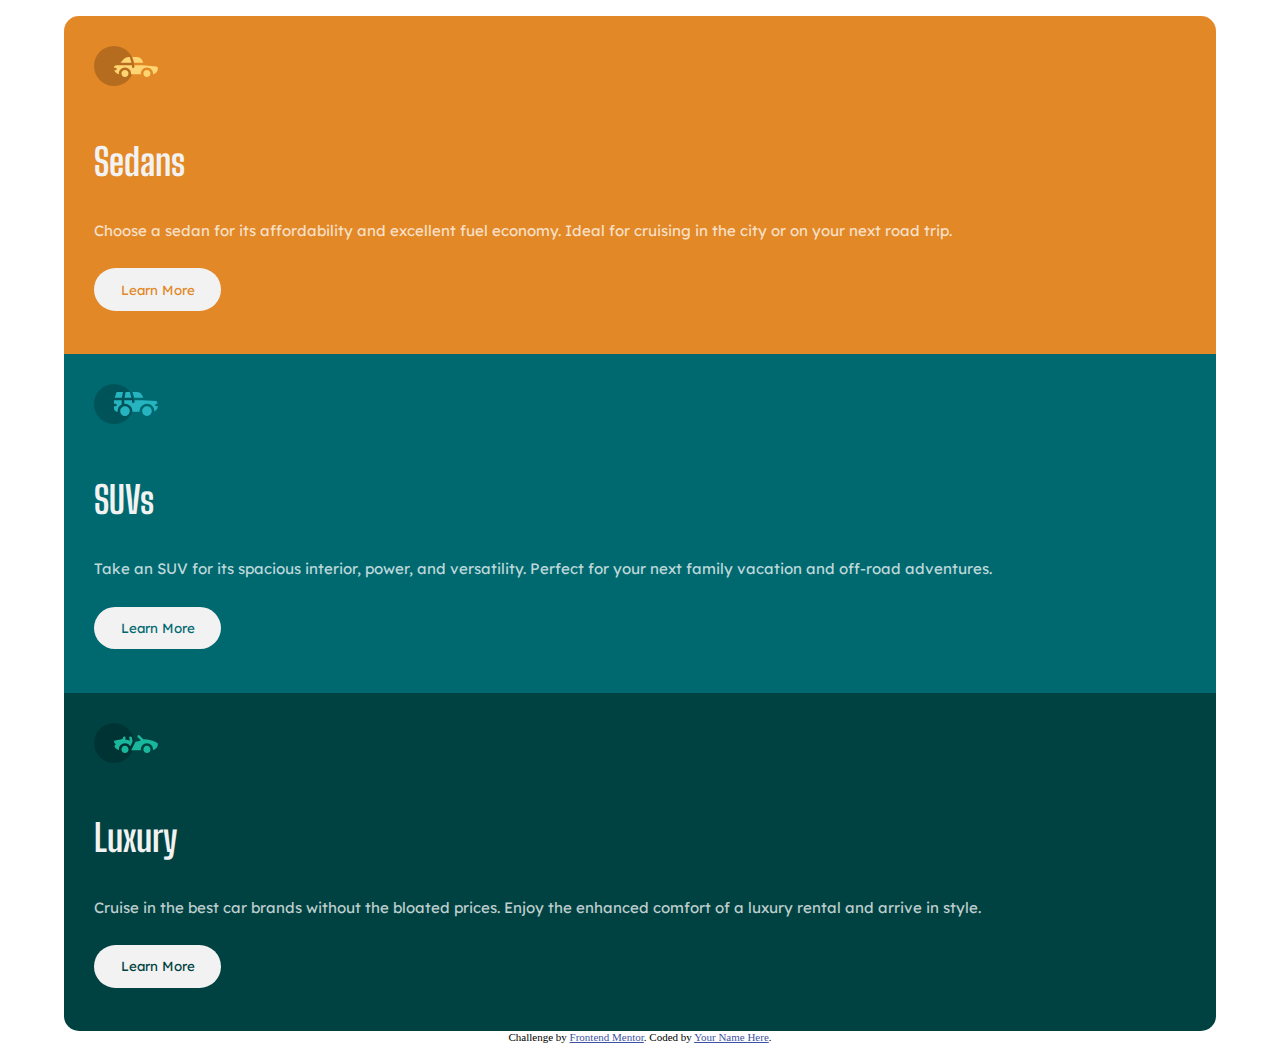
==== 3-column-preview-card-component-main/index.html @ 6c55d621 "Mobile First" ====
<!DOCTYPE html>
<html lang="en">
<head>
  <meta charset="UTF-8">
  <meta name="viewport" content="width=device-width, initial-scale=1.0"> <!-- displays site properly based on user's device -->

  <link rel="icon" type="image/png" sizes="32x32" href="./images/favicon-32x32.png">
  <link rel="stylesheet" href="style.css">
  
  <title>Frontend Mentor | 3-column preview card component</title>

  <!-- Feel free to remove these styles or customise in your own stylesheet 👍 -->
  <style>

  </style>
</head>
<body>
  
    <section class="card orange">
      <img src="./images/icon-sedans.svg" alt="Sedan Image">
      <h2 class="card__title">Sedans</h2>
      <p class="card__content">Choose a sedan for its affordability and excellent fuel economy. Ideal for cruising in the city or on your next road trip.</p>
      <button class="button-learn orange">Learn More</button>
    </section>
    
    <section class="card green">
      <img src="./images/icon-suvs.svg" alt="SUV Image">
      <h2 class="card__title">SUVs</h2>
      <p class="card__content">Take an SUV for its spacious interior, power, and versatility. Perfect for your next family vacation and off-road adventures.</p>
      <button class="button-learn green">Learn More</button>
    </section>
    
    <section class="card blue">
      <img src="./images/icon-luxury.svg" alt="Luxury Image">
      <h2 class="card__title">Luxury</h2>
      <p class="card__content">Cruise in the best car brands without the bloated prices. Enjoy the enhanced comfort of a luxury rental and arrive in style.</p>
      <button class="button-learn blue">Learn More</button>
    </section>

  
  
  <footer class="attribution">
    Challenge by <a href="https://www.frontendmentor.io?ref=challenge" target="_blank">Frontend Mentor</a>. 
    Coded by <a href="#">Your Name Here</a>.
  </footer>
</body>
</html>
---- 3-column-preview-card-component-main/style.css ----
@import url('https://fonts.googleapis.com/css2?family=Lexend+Deca&display=swap');
@import url('https://fonts.googleapis.com/css2?family=Big+Shoulders+Display:wght@700&display=swap');

*{
    margin: 0;
    padding: 0;
    box-sizing: border-box;
}

body{
    width: 100vw;
    height: 100%;

    display: flex;
    flex-direction: column;
    justify-content: center;
    align-items: center;

    padding: 1rem 0; 

    font-size: 15px;
}

.card{
    padding: 2em;
    width: 90%;

    display: flex;
    flex-direction: column;
    align-items: flex-start;
    justify-content: left;
}

.card img{
    margin-bottom: 1em;
}

.orange{
    background-color: hsl(31, 77%, 52%);
    color: hsl(31, 77%, 52%);
    border-radius: 1em 1em 0px 0px;
}

.green{
    background-color: hsl(184, 100%, 22%);
    color: hsl(184, 100%, 22%);
}

.blue{
    background-color: hsl(179, 100%, 13%);
    color: hsl(179, 100%, 13%);
    border-radius: 0px 0px 1em 1em;
}

.card__title{
    font-family: 'Big Shoulders Display', cursive;
    font-weight: 700;
    color: hsl(0, 0%, 95%);
    margin: 1em 0;
    font-size: 2.5em;
}

.card__content{
    color: hsla(0, 0%, 100%, 0.75);
    font-weight: 400;
    font-family: 'Lexend Deca';
    margin-bottom: 1em;
}

.button-learn{
    border: 0;
    background-color: hsl(0, 0%, 95%);
    padding: 1em 2em;
    border-radius: 2em;
    font-family: 'Lexend Deca';
    font-weight: 400;
    margin: 1em 0;
}

.attribution {
    font-size: 11px;
    text-align: center;
}

.attribution a {
    color: hsl(228, 45%, 44%);
}
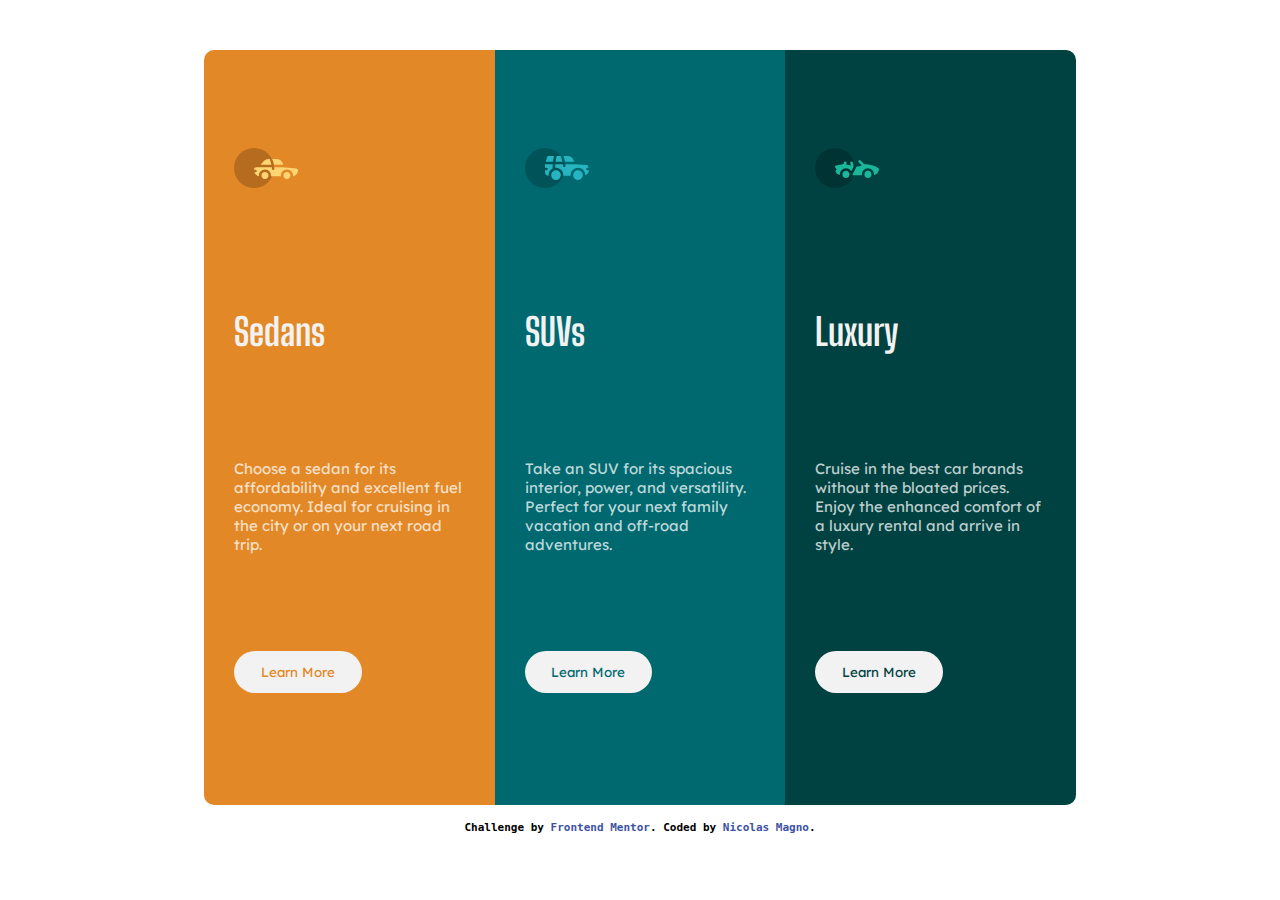
==== commit 1ded4441: "Final Project" ====
--- a/3-column-preview-card-component-main/index.html
+++ b/3-column-preview-card-component-main/index.html
@@ -6,6 +6,7 @@
 
   <link rel="icon" type="image/png" sizes="32x32" href="./images/favicon-32x32.png">
   <link rel="stylesheet" href="style.css">
+  <link rel="stylesheet" href="mediaqueries.css">
   
   <title>Frontend Mentor | 3-column preview card component</title>
 
@@ -15,7 +16,7 @@
   </style>
 </head>
 <body>
-  
+    <main>
     <section class="card orange">
       <img src="./images/icon-sedans.svg" alt="Sedan Image">
       <h2 class="card__title">Sedans</h2>
@@ -36,12 +37,12 @@
       <p class="card__content">Cruise in the best car brands without the bloated prices. Enjoy the enhanced comfort of a luxury rental and arrive in style.</p>
       <button class="button-learn blue">Learn More</button>
     </section>
-
+    </main>
   
   
   <footer class="attribution">
     Challenge by <a href="https://www.frontendmentor.io?ref=challenge" target="_blank">Frontend Mentor</a>. 
-    Coded by <a href="#">Your Name Here</a>.
+    Coded by <a href="">Nicolas Magno</a>.
   </footer>
 </body>
 </html>--- a/3-column-preview-card-component-main/style.css
+++ b/3-column-preview-card-component-main/style.css
@@ -10,15 +10,20 @@
 body{
     width: 100vw;
     height: 100%;
+    padding: 1rem; 
 
+    font-size: 15px;
+}
+
+main{
     display: flex;
     flex-direction: column;
     justify-content: center;
     align-items: center;
+}
 
-    padding: 1rem 0; 
-
-    font-size: 15px;
+footer{
+    padding: 1rem;
 }
 
 .card{
--- a/3-column-preview-card-component-main/mediaqueries.css
+++ b/3-column-preview-card-component-main/mediaqueries.css
@@ -0,0 +1,46 @@
+@media screen and (min-width: 1024px){
+    body{
+        height: 100vh;
+        width: 100%;
+        display: flex;
+        flex-direction: column;
+        justify-content: center;
+
+        padding: 50px 200px;
+    }
+
+    main{
+        flex-direction: row;
+        justify-content: center;
+        align-items: center;
+        height: 100%;
+    }
+
+    footer{
+        font-family: monospace;
+        font-size: 18px;
+        font-weight: 800;
+    }
+
+    footer a{
+        text-decoration: none;
+    }
+
+    .card{
+        width: 33%;
+        height: 100%;
+        justify-content: space-evenly;
+    }
+
+    .orange{
+        border-radius: 10px 0px 0px 10px;
+    }
+
+    .blue{
+        border-radius: 0px 10px 10px 0px;
+    }
+
+    .button-learn{
+        border-radius: 2em;
+    }
+}